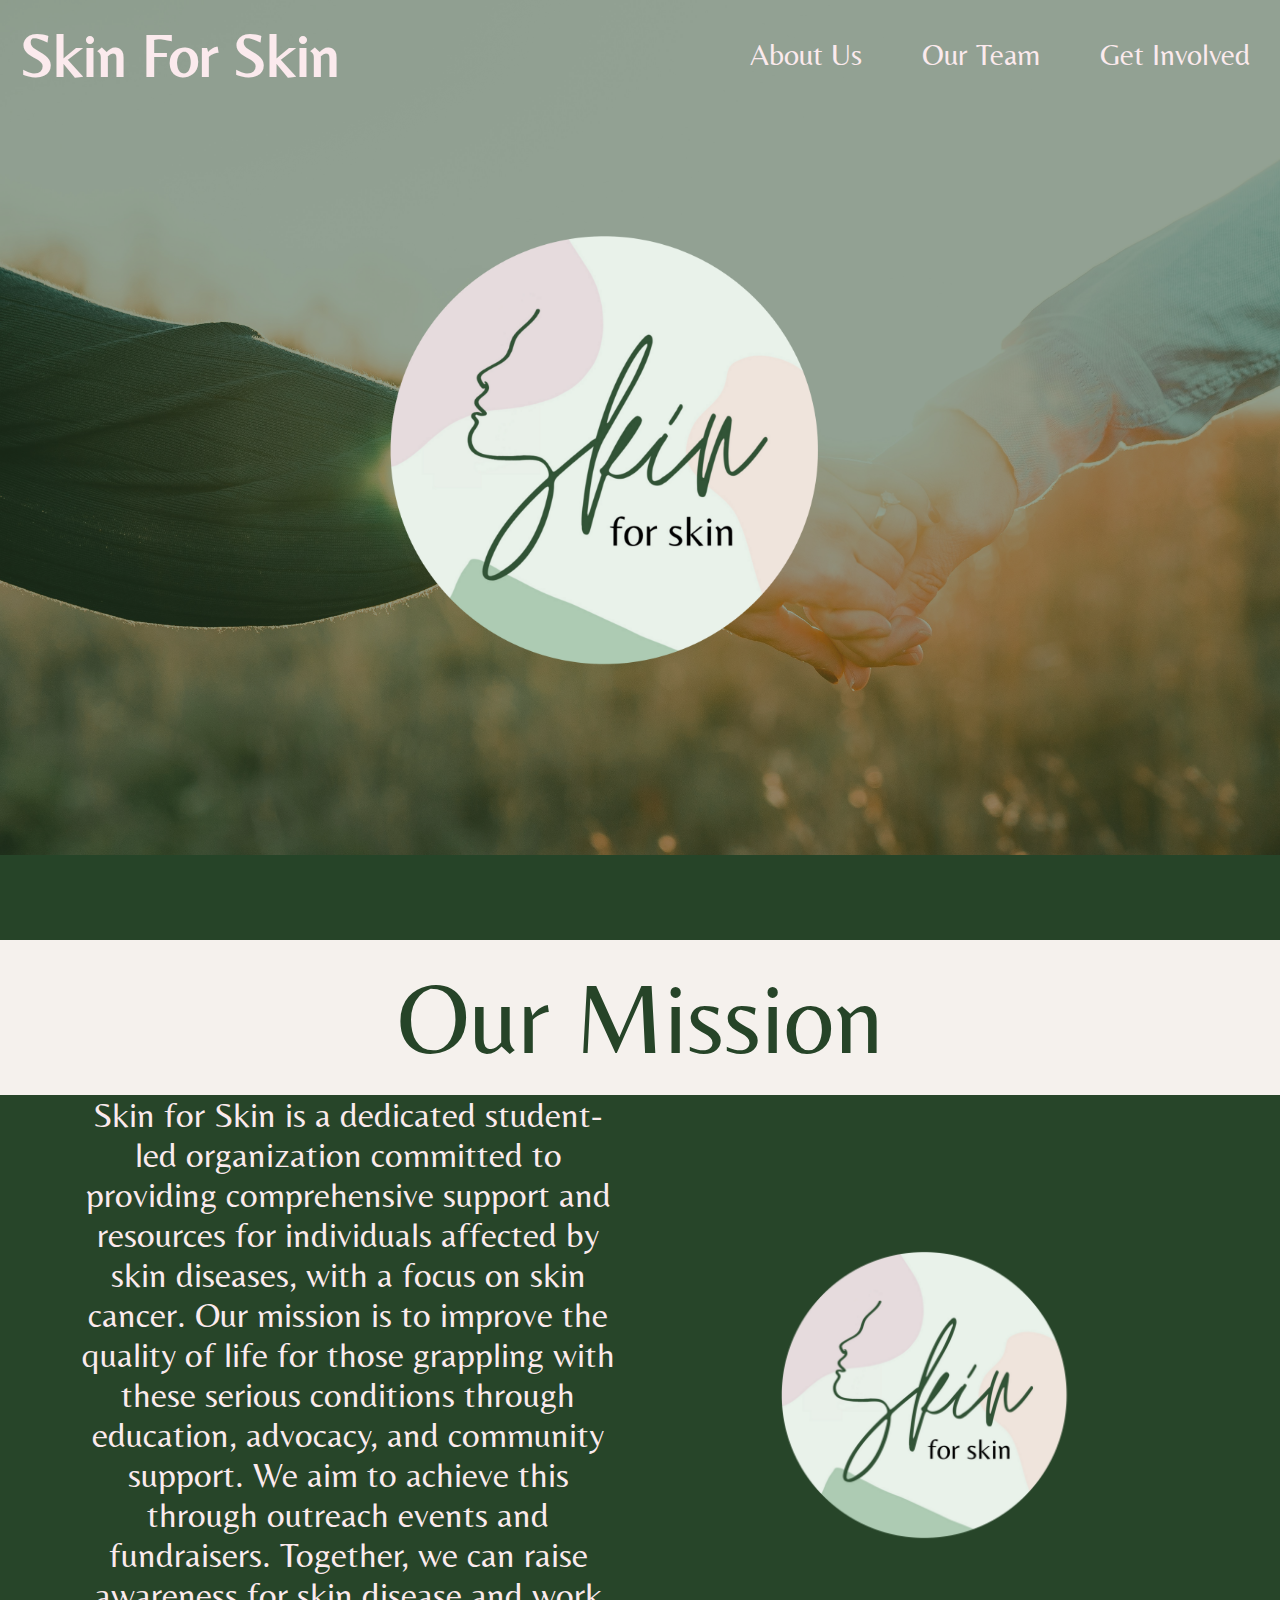
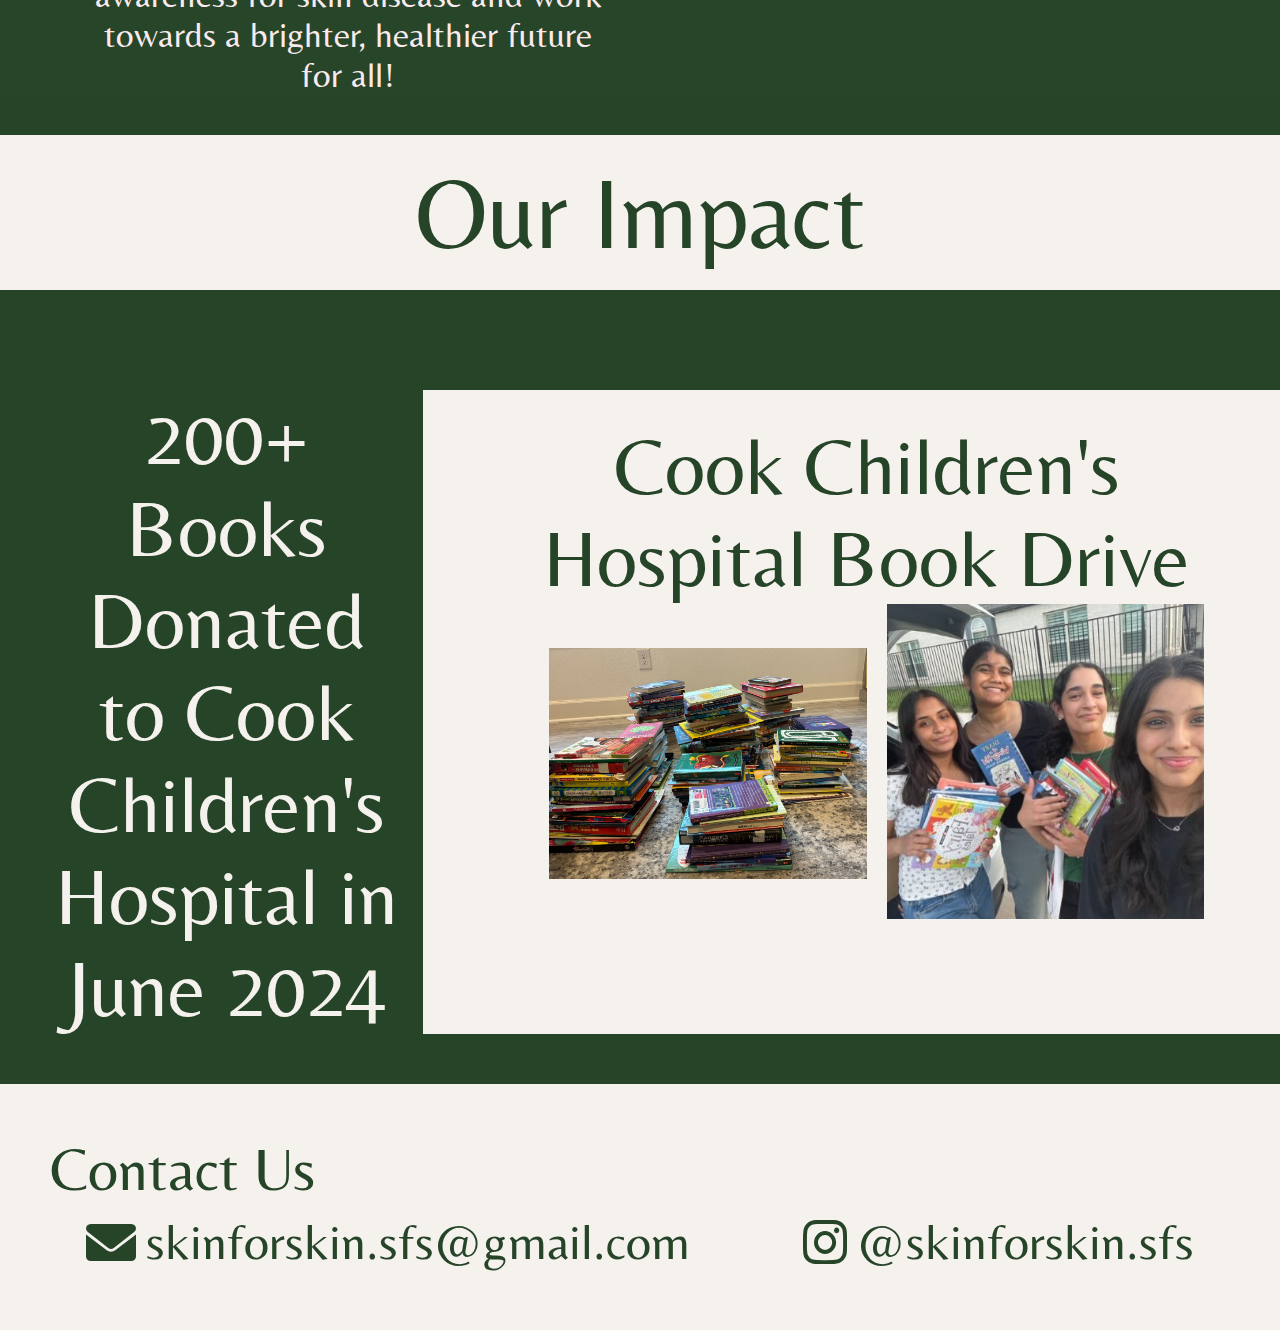
==== index.html @ 89df95e7 "Add files via upload" ====
<!DOCTYPE html>
<html>
  <head>

    <!-- importing font -->
    <link rel="preconnect" href="https://fonts.googleapis.com">
    <link rel="preconnect" href="https://fonts.gstatic.com" crossorigin>
    <link href="https://fonts.googleapis.com/css2?family=Belleza&display=swap" rel="stylesheet">

    <link rel="stylesheet" href="https://fonts.googleapis.com/icon?family=Material+Icons">
    <link rel="stylesheet" href="https://cdnjs.cloudflare.com/ajax/libs/font-awesome/6.0.0-beta3/css/all.min.css">
    <link rel="stylesheet" href="https://cdnjs.cloudflare.com/ajax/libs/font-awesome/6.0.0-beta3/css/all.min.css">
    <link rel="stylesheet" href="https://fonts.googleapis.com/icon?family=Material+Icons">



    <title>Skin For Skin</title>
    <meta charset="utf-8" />
	  <meta http-equiv="X-UA-Compatible" content="IE=edge" />
	  <meta name="viewport" content="width=device-width, initial-scale=1" />

	  <!-- link the webpage's stylesheet -->
	  <link rel="stylesheet" href="/style.css" />

	  <!-- link the webpage's JavaScript file -->
	  <script src="/script.js" defer></script>

  </head>
  
  <body>
    <div class = "header"> 
    <div class = "overlay-text">
    <h1>Skin For Skin</h1>
   <div class = "tabs">
              <a href = "#OurMission">About Us</a>
              <a href= "ourTeam.html">Our Team</a>
              <a href = "getInvolved.html">Get Involved</a>
      </div>
    </div>

    <div class = "image-container">
    <img class = "base-image" src="assets/hand.jpg" alt ="Image of 2 hands reaching to eachother.">
   
      <img class = "overlay-image" src = "assets/green.jpg" alt= "Translucent green over base image.">
    <img class = "logo" src = "assets/sfslogo.png" alt = "Skin for Skin Logo. A circle with peach, purple, and green shapes in it. The outline of a face spells out the letter S, and the rest of the name Skin for Skin is spelled out.">
      </div>   
    </div>
    <main>
  <div id = "OurMission" class = "Title">Our Mission</div>

<div class = "missionContent">
    <p>Skin for Skin is a dedicated student-led organization committed to providing comprehensive support and resources for individuals affected by skin diseases, with a focus on skin cancer. Our mission is to improve the quality of life for those grappling with these serious conditions through education, advocacy, and community support. We aim to achieve this through outreach events and fundraisers. Together, we can raise awareness for skin disease and work towards a brighter, healthier future for all!</p>
  
  <img id = "logoTwo"  src = "assets/sfslogo.png" alt = "Skin for Skin Logo. A circle with peach, purple, and green shapes in it. The outline of a face spells out the letter S, and the rest of the name Skin for Skin is spelled out.">

</div>

    <div class = "Title">Our Impact</div>
      <div class = "impactContent">
          <p>200+ Books Donated to Cook Children's Hospital in June 2024</p>
<div class = "cooks">

  <p>Cook Children's <br>Hospital Book Drive</p>
        <img id = "cook1" src = "assets/cook.jpeg" alt = "Stack of books collectes for the Cook Children's Book Drive">
  <img id = "cook2" src = "assets/carPic.jpg" alt = "Image of the SFS team holding books collected for the Cook Children's Book Drive">
</div>
      </div>

  <div class = "Contact">
<p>Contact Us</p>

    <div class = "wrapper">
      <div class = "section">
        <i class="fas fa-envelope"></i>skinforskin.sfs@gmail.com
      </div>
    <div class = "section">
      <i class="fab fa-instagram"></i>@skinforskin.sfs
    </div>
    
  </div>
      
    </main>

  </body>
</html>
---- style.css ----
/* STYLE SECTIONING TAGS */
* {
    margin: 0;
    padding: 0;
    box-sizing: border-box;
}


body {
   font-family: "Belleza", sans-serif; 
   background-color:#264428;
   display: flex;
   flex-direction: column;
   /* display: flex;
   flex-direction: column; /*Ensure content flows from top to bottom*/ 
   /* align-items: center; 
   width: 100%;  */ 
   }

html {
   scroll-behavior: smooth; 
}

.belleza-regular {
  font-family: "Belleza", sans-serif;
  font-weight: 100;
  font-style: normal;
}


.image-container {
     position: relative;
     width: 100%; /*full viewport width*/
     height: 100vh;

   }
   .base-image {
      flex: 1;
      position: absolute;
      top:0;
      left:0;
      height: auto;
     width: 100%;
      object-fit:cover; 
     z-index: 1;
   }

   .overlay-image{
      position: absolute;
      top:0;
      left:0;
      height: 100%;
      width: auto; 
      object-fit:cover; 
     opacity: .50;
     z-index: 2; 
   }

.logo{
    position: absolute;
    top: 50%;
    left: 50%;
    transform: translate(-50%, -50%); 
   width: 60%;
   height: auto;
   z-index: 4;
}

   .overlay-text {
      position: fixed;
position: absolute;
      left: 20px;
      right:20px;
      display: flex;
      justify-content: space-between;
      align-items: center;
      z-index: 3; 
   }

.tabs {
   font-size: 30px;
   display: flex;
   font-family: 'Belleza', sans-serif;
   /*align items to the right*/
   justify-content: flex-end; 
   gap:40px;
   padding-top: 20px;

}

.ourImpact{ /* Reset the space of the webpage */
   margin: 0px;
   padding: 0px;
}
co
.books{

}
.Title {
   font-size: 35;
      flex: 1;
      margin-top: 40px;
      padding: 10px;
   padding-top: 20px;
   padding-bottom: 20px;
      text-align: center;
      background-color:#f5f1ed;
      color: #264428

   }

.Title {
   font-size: 100px; 
}

.impactContent{
   font-size: 80px;
   color: #f5f1ed;
   background-color: #264428;
   position: relative;
   left: 50px;

   overflow: hidden;
   display: flex;
   text-align: center;
   margin-top: 100px;
}

.missionContent {
   text-align: center;
    display: flex;                       /* Use Flexbox for layout */
    align-items: center;                 /* Align items vertically centered */
    background-color:#274529;           /* Set background color */
    font-size: 35px;                     /* Apply font size to .missionContent */
    color: #fbeaed;                      /* Apply text color to .missionContent */
}
/* Specific styles for child elements */
.missionContent p {
    margin-left: 80px;                           /* Remove default margin */
   display: inline-block;
   
}


.rightText {
    text-align: center;

   padding-right: 0px;
}

.imageRight {
    float: right; 
    max-width: 100%;
   height: auto;
   padding-right: 0px;
   padding-left: 0px;
}

/* STYLE TEXT */

h1 {
  color: #fbeaed;
  font-size: 60px;
  font-family: "Belleza", sans-serif;
   padding-top: 20px;
}

/* STYLE IMAGES */


#logoTwo {
  max-width: 40%;
/*  border-radius: 50%; */
  margin: 2cm;
 
}
/* Cook*/
.cooks{
   background-color: #f5f1ed;
 /*  background-color: #fbeaed;*/
   padding-left: 0%;
}

.cooks p{
   color: #264428;
   padding-top: 30px;
}

.cooks img{
    width: 35%;
    height: auto;
}

#cook1{
   padding-bottom: 40px;
}

.impactContent p {
   padding-right: 20px;
}
/* cook end*/

/*contact*/
.Contact {
   background-color: #f5f1ed;
   margin-top: 50px;
   color: #264428;           /* Set background color */
   font-size: 60px;    
   
   padding: 50px;/* Apply font size to .missionContent */

}

.wrapper {
  display: grid;
  grid-template-columns: repeat(4, 1fr); /* 2 columns */
  gap: 1em; /* Space between items */
  padding: 0 35px; /* Horizontal padding */
}

.wrapper img{
   width: 100%; /* Full width */
}
/*contact end*/

.base-image {
   max-width:100%;
   max-height:100%;
}

.overlay-image {
   max-width:100%;
   max-height: 100%;
}

/* STYLE NAV BAR */
.tabs a {
    color: #fbeaed;
    text-decoration: none;
   padding: 10px;
   border-radius: 20px;
}
.tabs a:hover {
    background-color: #f5f1ed;
    color: #264428;
}
/* Image container and images */


/* STYLE BUTTONS */

/* ADD MORE! */

.wrapper {
  display: flex; /* Use Flexbox for horizontal alignment */
  justify-content: space-around; /* Distribute space around items */
  align-items: center; /* Center items vertically */
  padding: 10px; /* Optional: add some padding around the wrapper */
}

/* Flexbox settings for each section inside .wrapper */
.section {
  display: flex;
  align-items: center; /* Center items vertically within each section */
  gap: 10px; /* Space between icon and text */
  color: #264428; /* Icon and text color */
   font-size: 50px;
}

/* Adjust size of icons and text if needed */
.section i {
  font-size: 50px; /* Icon size */
}

.section span {
  font-size: 10px; /* Text size */
}
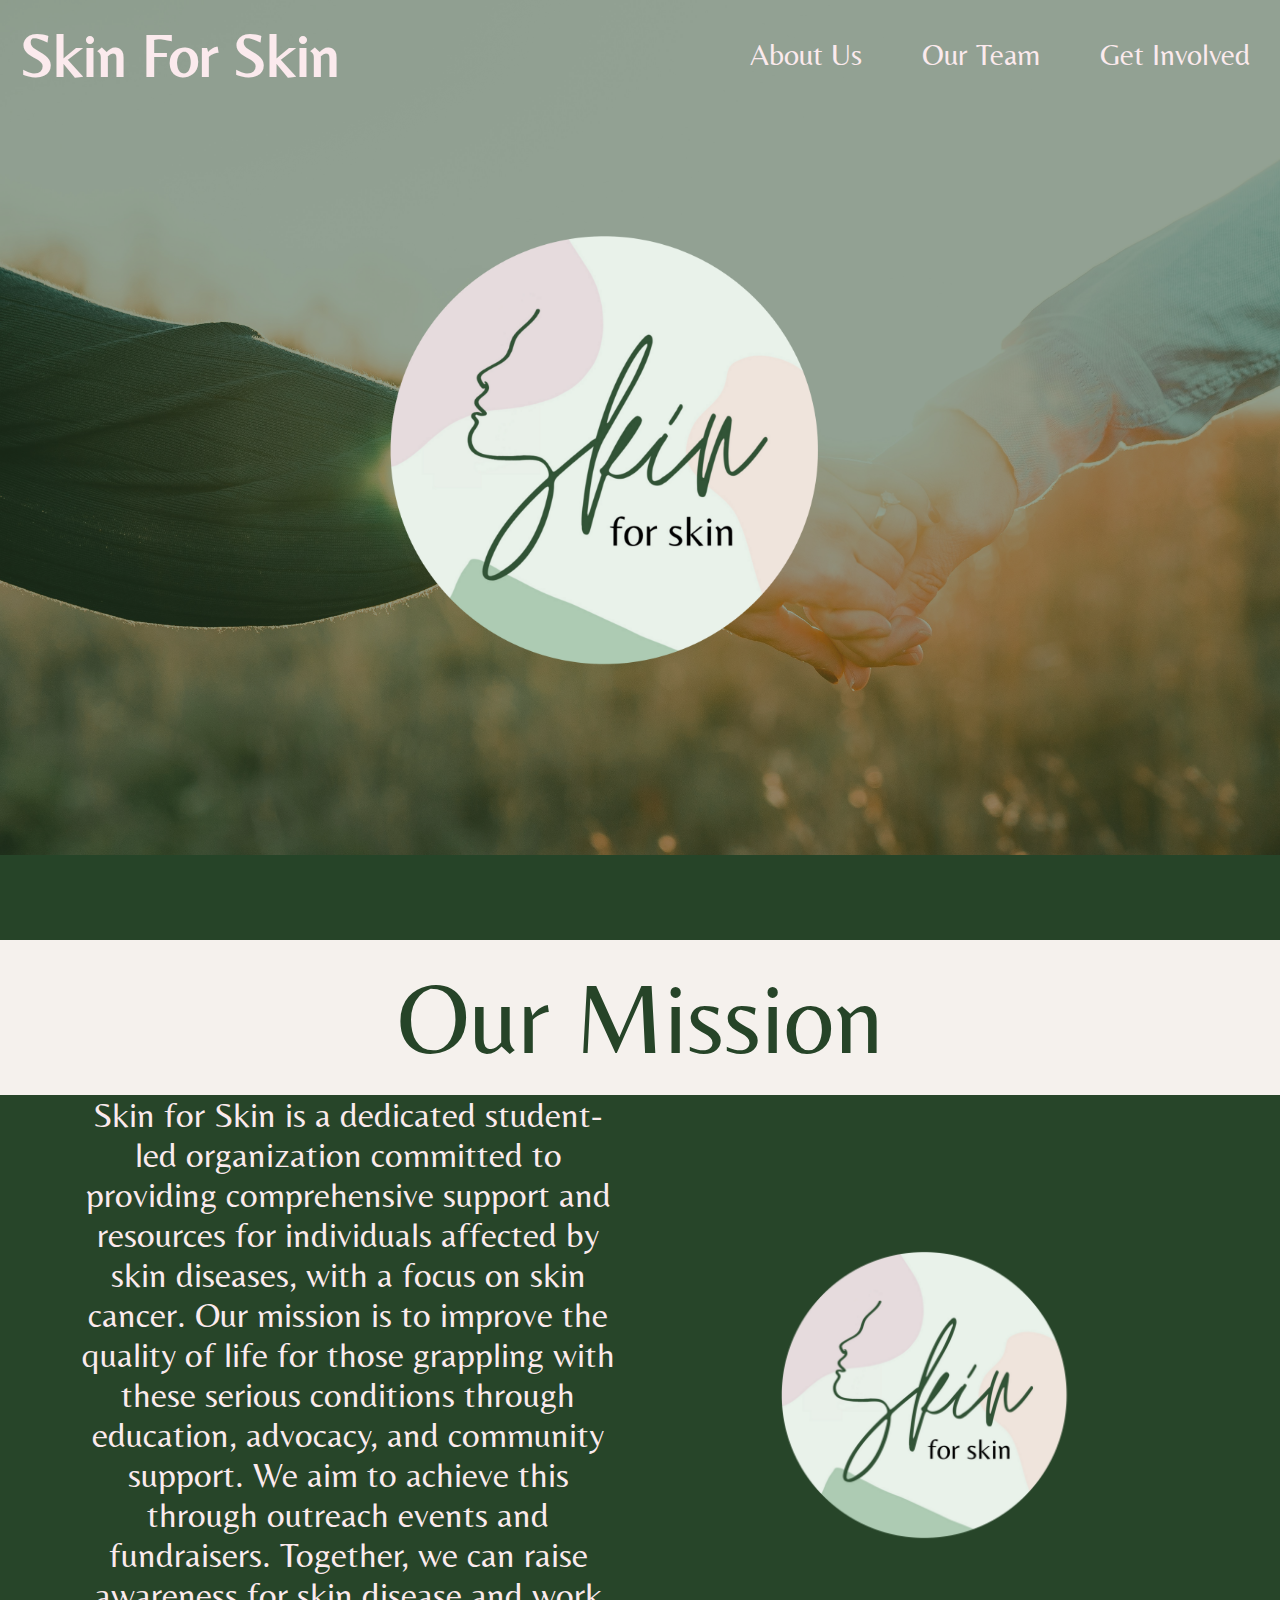
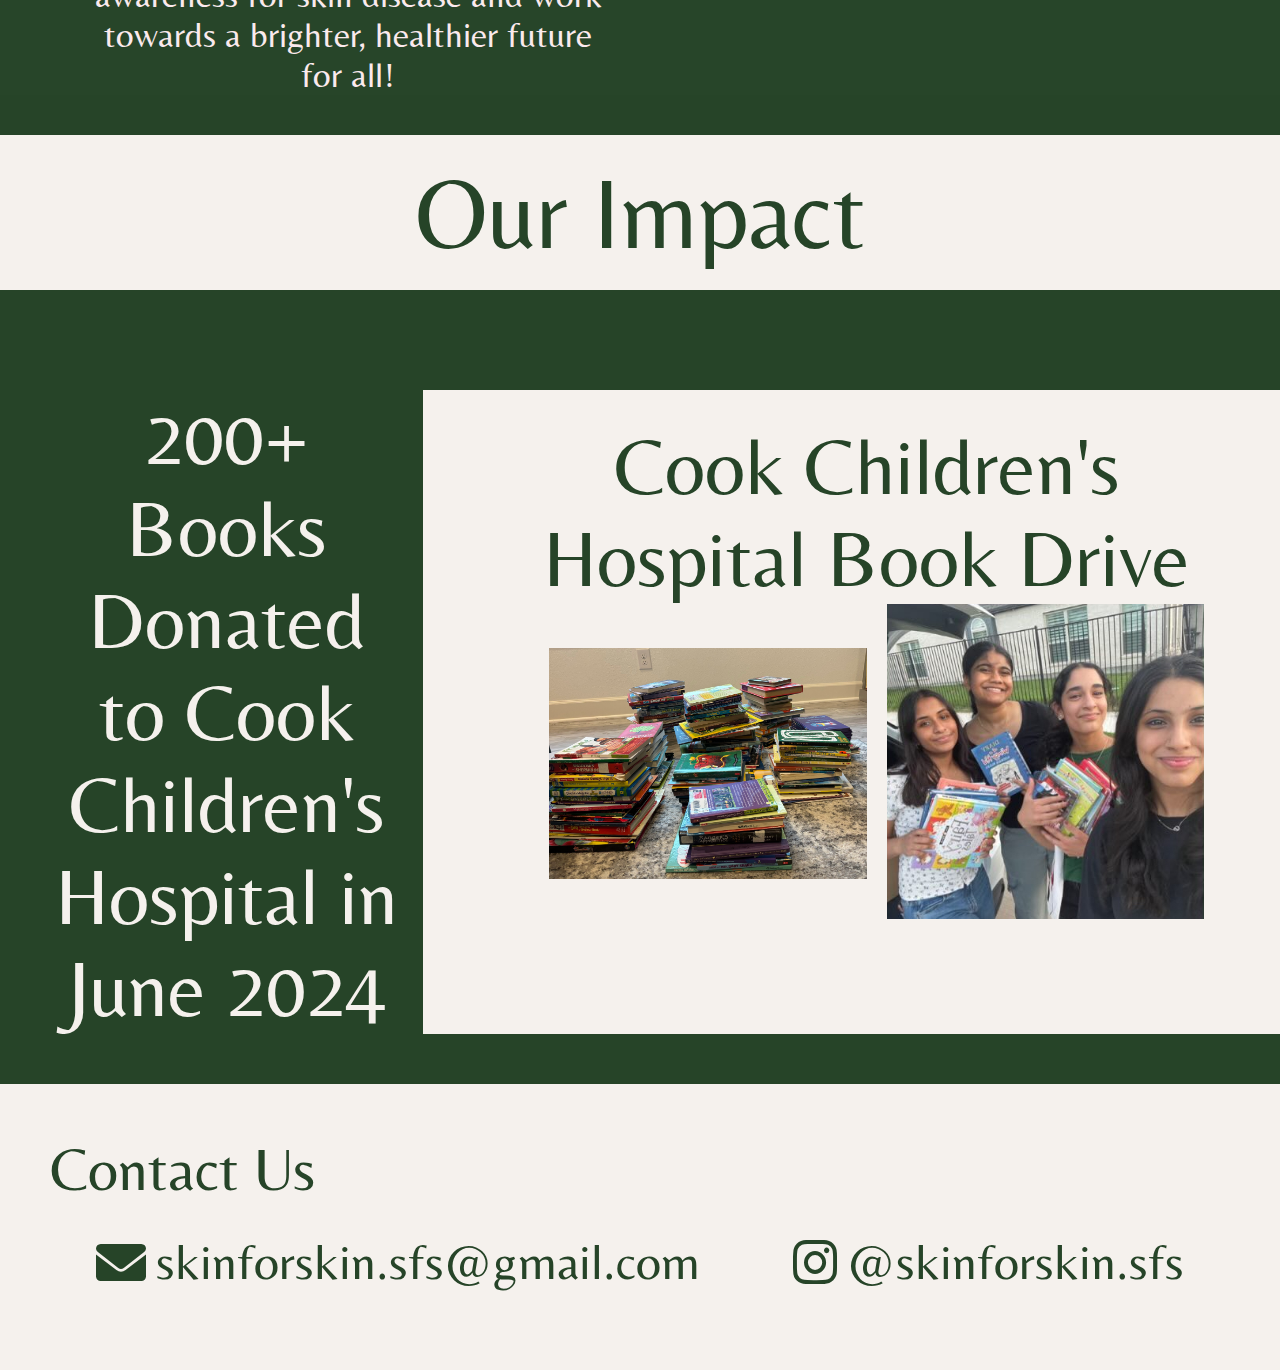
==== commit efc31e9c: "Update index.html" ====
--- a/index.html
+++ b/index.html
@@ -82,4 +82,4 @@
     </main>
 
   </body>
-</html>+</>
--- a/style.css
+++ b/style.css
@@ -255,7 +255,7 @@
   display: flex; /* Use Flexbox for horizontal alignment */
   justify-content: space-around; /* Distribute space around items */
   align-items: center; /* Center items vertically */
-  padding: 10px; /* Optional: add some padding around the wrapper */
+  padding: 30px; /* Optional: add some padding around the wrapper */
 }
 
 /* Flexbox settings for each section inside .wrapper */
